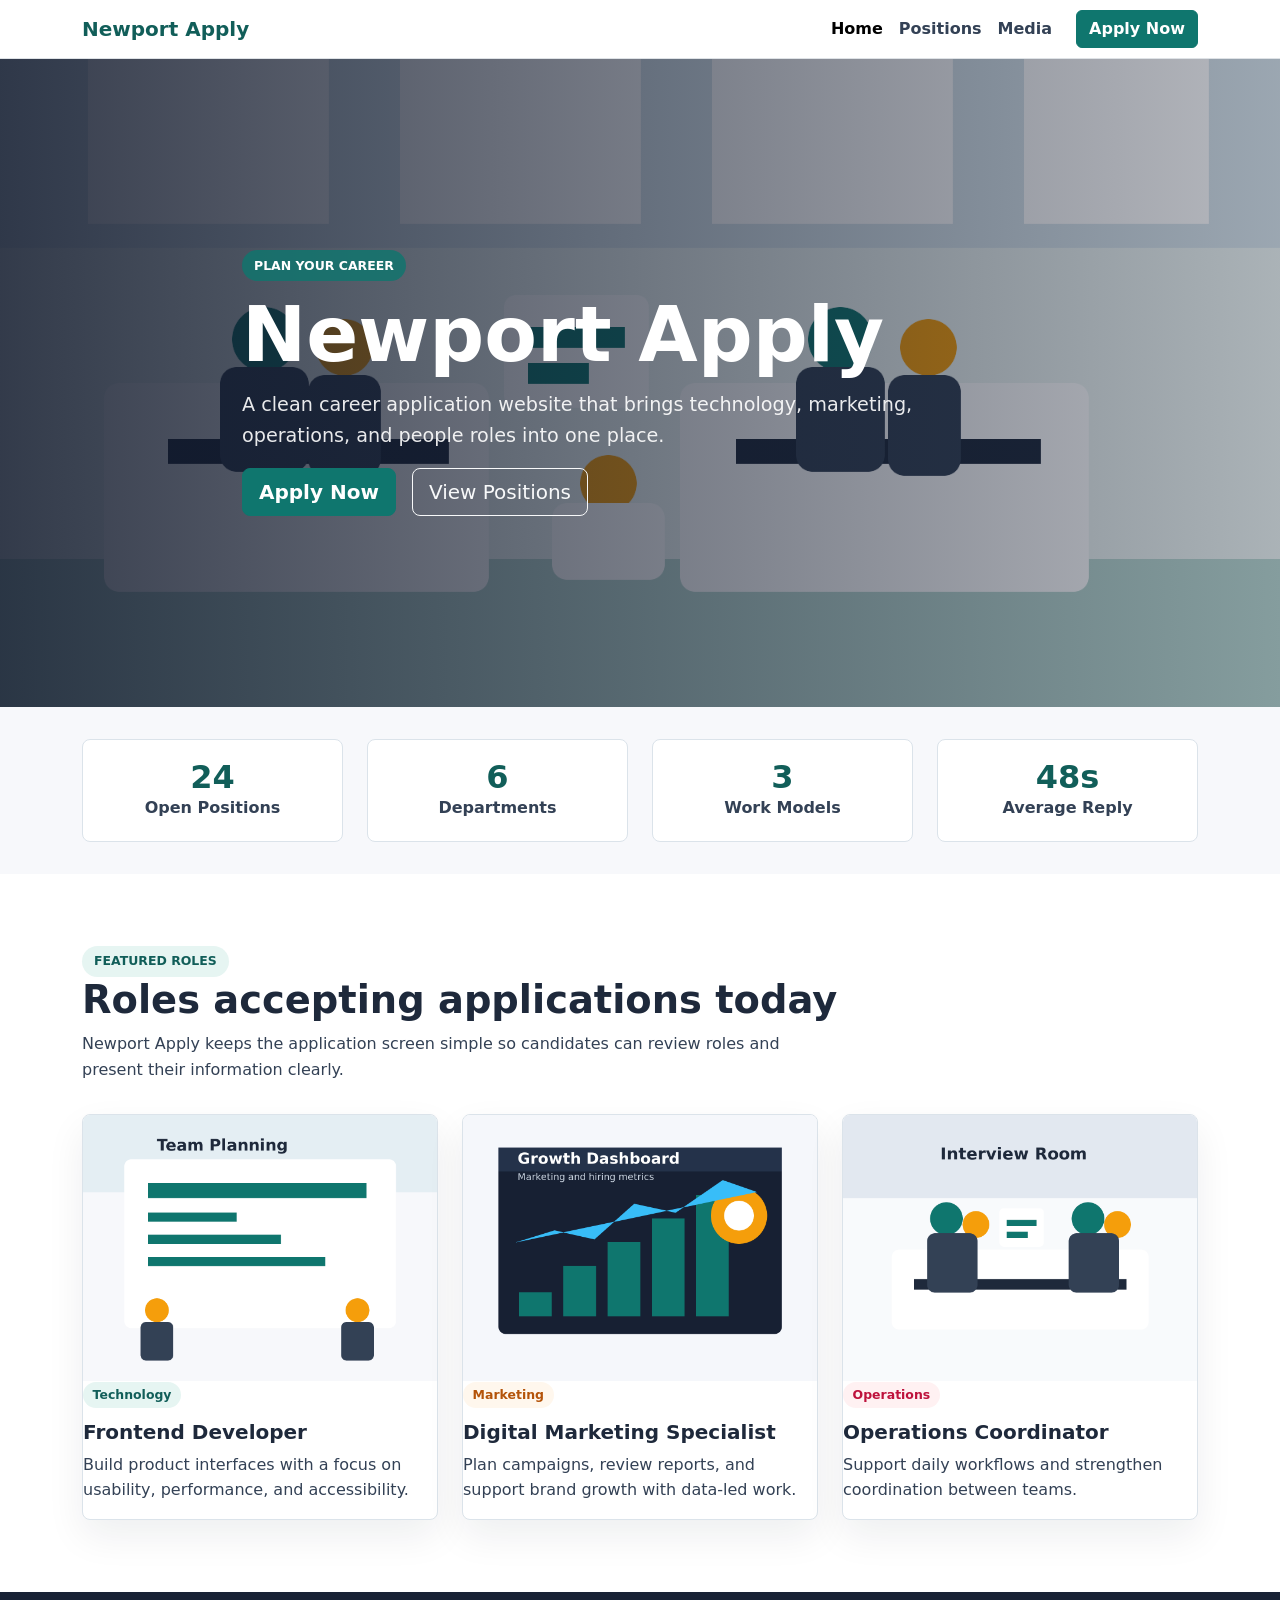
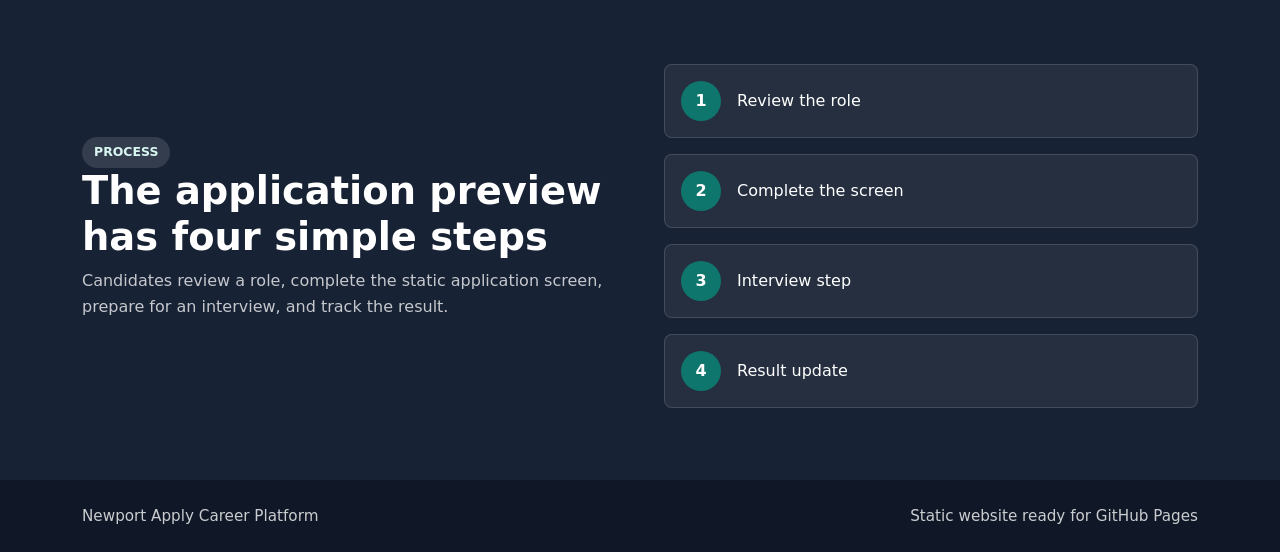
==== index.html @ e9c685fc "First Commit" ====
<!doctype html>
<html lang="en">
  <head>
    <meta charset="utf-8">
    <meta name="viewport" content="width=device-width, initial-scale=1">
    <title>Newport Apply | Career Application Platform</title>
    <meta name="description" content="Newport Apply is a static career application website for open business roles.">
    <link href="https://cdn.jsdelivr.net/npm/bootstrap@5.3.3/dist/css/bootstrap.min.css" rel="stylesheet">
    <link rel="stylesheet" href="css/style.css">
  </head>
  <body>
    <nav class="navbar navbar-expand-lg bg-white border-bottom sticky-top">
      <div class="container">
        <a class="navbar-brand fw-bold" href="index.html">Newport Apply</a>
        <button class="navbar-toggler" type="button" data-bs-toggle="collapse" data-bs-target="#mainNav" aria-controls="mainNav" aria-expanded="false" aria-label="Open menu">
          <span class="navbar-toggler-icon"></span>
        </button>
        <div class="collapse navbar-collapse" id="mainNav">
          <ul class="navbar-nav ms-auto align-items-lg-center">
            <li class="nav-item"><a class="nav-link active" aria-current="page" href="index.html">Home</a></li>
            <li class="nav-item"><a class="nav-link" href="positions.html">Positions</a></li>
            <li class="nav-item"><a class="nav-link" href="media.html">Media</a></li>
            <li class="nav-item"><a class="btn btn-brand ms-lg-3" href="apply.html">Apply Now</a></li>
          </ul>
        </div>
      </div>
    </nav>

    <header class="hero">
      <div class="hero-overlay"></div>
      <div class="container hero-content">
        <span class="eyebrow text-white" style="background: rgba(15, 118, 110, 0.82);">Plan your career</span>
        <h1>Newport Apply</h1>
        <p class="lead">A clean career application website that brings technology, marketing, operations, and people roles into one place.</p>
        <div class="d-flex flex-wrap gap-3">
          <a class="btn btn-brand btn-lg" href="apply.html">Apply Now</a>
          <a class="btn btn-outline-light btn-lg" href="positions.html">View Positions</a>
        </div>
      </div>
    </header>

    <main>
      <section class="section section-tight bg-soft">
        <div class="container">
          <div class="row g-4 text-center">
            <div class="col-6 col-lg-3">
              <div class="metric">
                <strong>24</strong>
                <span>Open Positions</span>
              </div>
            </div>
            <div class="col-6 col-lg-3">
              <div class="metric">
                <strong>6</strong>
                <span>Departments</span>
              </div>
            </div>
            <div class="col-6 col-lg-3">
              <div class="metric">
                <strong>3</strong>
                <span>Work Models</span>
              </div>
            </div>
            <div class="col-6 col-lg-3">
              <div class="metric">
                <strong>48s</strong>
                <span>Average Reply</span>
              </div>
            </div>
          </div>
        </div>
      </section>

      <section class="section">
        <div class="container">
          <div class="section-heading">
            <span class="eyebrow">Featured roles</span>
            <h2>Roles accepting applications today</h2>
            <p>Newport Apply keeps the application screen simple so candidates can review roles and present their information clearly.</p>
          </div>
          <div class="row g-4">
            <div class="col-md-4">
              <article class="feature-card h-100">
                <img src="assets/img/team-board.png" alt="Team planning a project on a board" class="card-img-top">
                <div class="card-body">
                  <span class="tag">Technology</span>
                  <h3>Frontend Developer</h3>
                  <p>Build product interfaces with a focus on usability, performance, and accessibility.</p>
                </div>
              </article>
            </div>
            <div class="col-md-4">
              <article class="feature-card h-100">
                <img src="assets/img/data-dashboard.png" alt="Specialist reviewing a data dashboard" class="card-img-top">
                <div class="card-body">
                  <span class="tag tag-amber">Marketing</span>
                  <h3>Digital Marketing Specialist</h3>
                  <p>Plan campaigns, review reports, and support brand growth with data-led work.</p>
                </div>
              </article>
            </div>
            <div class="col-md-4">
              <article class="feature-card h-100">
                <img src="assets/img/interview.png" alt="Candidate and hiring specialist in an interview" class="card-img-top">
                <div class="card-body">
                  <span class="tag tag-red">Operations</span>
                  <h3>Operations Coordinator</h3>
                  <p>Support daily workflows and strengthen coordination between teams.</p>
                </div>
              </article>
            </div>
          </div>
        </div>
      </section>

      <section class="section bg-ink text-white">
        <div class="container">
          <div class="row align-items-center g-5">
            <div class="col-lg-6">
              <span class="eyebrow eyebrow-light">Process</span>
              <h2>The application preview has four simple steps</h2>
              <p class="text-white-75">Candidates review a role, complete the static application screen, prepare for an interview, and track the result.</p>
            </div>
            <div class="col-lg-6">
              <div class="process-list">
                <div><strong>1</strong><span>Review the role</span></div>
                <div><strong>2</strong><span>Complete the screen</span></div>
                <div><strong>3</strong><span>Interview step</span></div>
                <div><strong>4</strong><span>Result update</span></div>
              </div>
            </div>
          </div>
        </div>
      </section>
    </main>

    <footer class="site-footer">
      <div class="container d-flex flex-column flex-md-row justify-content-between gap-2">
        <span>Newport Apply Career Platform</span>
        <span>Static website ready for GitHub Pages</span>
      </div>
    </footer>

    <script src="https://cdn.jsdelivr.net/npm/bootstrap@5.3.3/dist/js/bootstrap.bundle.min.js"></script>
  </body>
</html>
---- css/style.css ----
:root {
  --ink: #1e293b;
  --ink-2: #334155;
  --paper: #f7f8fb;
  --line: #dbe3ea;
  --brand: #0f766e;
  --brand-dark: #115e59;
  --amber: #b45309;
  --red: #be123c;
  --white: #ffffff;
}

* {
  box-sizing: border-box;
}

body {
  margin: 0;
  color: var(--ink);
  background: var(--white);
  font-family: system-ui, -apple-system, BlinkMacSystemFont, "Segoe UI", sans-serif;
  line-height: 1.6;
}

img,
video {
  max-width: 100%;
  display: block;
}

.navbar-brand {
  color: var(--brand-dark);
  letter-spacing: 0;
}

.nav-link {
  color: var(--ink-2);
  font-weight: 600;
}

.nav-link:hover,
.nav-link.active {
  color: var(--brand);
}

.btn-brand {
  --bs-btn-color: #fff;
  --bs-btn-bg: var(--brand);
  --bs-btn-border-color: var(--brand);
  --bs-btn-hover-color: #fff;
  --bs-btn-hover-bg: var(--brand-dark);
  --bs-btn-hover-border-color: var(--brand-dark);
  font-weight: 700;
}

.btn-outline-brand {
  --bs-btn-color: var(--brand-dark);
  --bs-btn-border-color: var(--brand);
  --bs-btn-hover-color: #fff;
  --bs-btn-hover-bg: var(--brand);
  --bs-btn-hover-border-color: var(--brand);
  font-weight: 700;
}

.hero {
  position: relative;
  min-height: 72vh;
  display: flex;
  align-items: center;
  color: #fff;
  background: url("../assets/img/hero-workspace.png") center / cover no-repeat;
}

.hero-overlay {
  position: absolute;
  inset: 0;
  background: linear-gradient(90deg, rgba(15, 23, 42, 0.84), rgba(15, 23, 42, 0.3));
}

.hero-content {
  position: relative;
  z-index: 1;
  max-width: 820px;
  padding-block: 5rem;
}

.hero h1,
.page-hero h1 {
  margin: 1rem 0;
  font-size: clamp(2.4rem, 6vw, 5rem);
  font-weight: 800;
  letter-spacing: 0;
  line-height: 1;
}

.hero .lead {
  max-width: 680px;
  color: rgba(255, 255, 255, 0.9);
  font-size: 1.2rem;
}

.page-hero {
  padding: 5rem 0 4rem;
  background: var(--paper);
  border-bottom: 1px solid var(--line);
}

.page-hero-media {
  background: linear-gradient(90deg, #f4fbf9, #fff7ed);
}

.page-hero-apply {
  background: linear-gradient(90deg, #f8fafc, #eef7f5);
}

.page-hero p {
  max-width: 680px;
  color: var(--ink-2);
  font-size: 1.1rem;
  margin-bottom: 0;
}

.section {
  padding: 4.5rem 0;
}

.section-tight {
  padding: 2rem 0;
}

.bg-soft {
  background: var(--paper);
}

.bg-ink {
  background: #182235;
}

.text-white-75 {
  color: rgba(255, 255, 255, 0.75);
}

.section-heading {
  max-width: 760px;
  margin-bottom: 2rem;
}

.section-heading h2,
.section h2 {
  font-size: clamp(1.7rem, 3vw, 2.6rem);
  font-weight: 800;
  letter-spacing: 0;
}

.section-heading p {
  color: var(--ink-2);
  margin-bottom: 0;
}

.eyebrow {
  display: inline-flex;
  align-items: center;
  border-radius: 999px;
  padding: 0.35rem 0.75rem;
  background: #e6f5f2;
  color: var(--brand-dark);
  font-size: 0.78rem;
  font-weight: 800;
  text-transform: uppercase;
  letter-spacing: 0;
}

.eyebrow-light {
  background: rgba(255, 255, 255, 0.12);
  color: #d9f7f1;
}

.metric {
  padding: 1.25rem;
  background: var(--white);
  border: 1px solid var(--line);
  border-radius: 8px;
}

.metric strong {
  display: block;
  color: var(--brand-dark);
  font-size: 2rem;
  line-height: 1.1;
}

.metric span {
  color: var(--ink-2);
  font-weight: 600;
}

.feature-card,
.job-card,
.media-card,
.application-form,
.apply-summary,
.table-panel {
  background: var(--white);
  border: 1px solid var(--line);
  border-radius: 8px;
  box-shadow: 0 16px 38px rgba(15, 23, 42, 0.07);
}

.feature-card {
  overflow: hidden;
}

.feature-card img {
  width: 100%;
  aspect-ratio: 4 / 3;
  object-fit: cover;
}

.feature-card h3,
.job-card h3 {
  margin: 0.75rem 0 0.5rem;
  font-size: 1.25rem;
  font-weight: 800;
}

.feature-card p,
.job-card p,
.apply-summary p {
  color: var(--ink-2);
}

.tag,
.job-department {
  display: inline-block;
  color: var(--brand-dark);
  background: #e6f5f2;
  border-radius: 999px;
  padding: 0.2rem 0.6rem;
  font-size: 0.78rem;
  font-weight: 800;
}

.tag-amber {
  color: var(--amber);
  background: #fff7ed;
}

.tag-red {
  color: var(--red);
  background: #fff1f2;
}

.process-list {
  display: grid;
  gap: 1rem;
}

.process-list div {
  display: flex;
  align-items: center;
  gap: 1rem;
  padding: 1rem;
  border: 1px solid rgba(255, 255, 255, 0.14);
  border-radius: 8px;
  background: rgba(255, 255, 255, 0.06);
}

.process-list strong {
  display: grid;
  place-items: center;
  width: 2.5rem;
  height: 2.5rem;
  border-radius: 50%;
  background: var(--brand);
}

.table-panel {
  overflow: hidden;
}

.table thead th {
  background: #edf6f4;
  color: var(--ink);
}

.table caption {
  padding: 1rem;
  color: var(--ink-2);
}

.job-card {
  padding: 1.25rem;
}

.job-meta {
  display: flex;
  flex-wrap: wrap;
  gap: 0.5rem;
}

.job-meta span {
  padding: 0.25rem 0.55rem;
  border: 1px solid var(--line);
  border-radius: 999px;
  color: var(--ink-2);
  font-size: 0.85rem;
  font-weight: 700;
}

.media-card {
  overflow: hidden;
  margin: 0;
}

.media-card img {
  width: 100%;
  aspect-ratio: 4 / 3;
  object-fit: cover;
}

.media-card figcaption {
  padding: 0.9rem 1rem;
  font-weight: 800;
}

.media-frame {
  overflow: hidden;
  border-radius: 8px;
  border: 1px solid var(--line);
  background: #000;
}

.media-stack {
  display: grid;
  gap: 1.5rem;
}

.media-title {
  margin: 0 0 0.75rem;
  font-size: 1.05rem;
  font-weight: 800;
}

.media-frame video {
  width: 100%;
  aspect-ratio: 16 / 9;
}

.audio-box {
  display: grid;
  gap: 0.75rem;
  padding: 1rem;
  margin-top: 1rem;
  border: 1px solid var(--line);
  border-radius: 8px;
  background: var(--white);
}

.application-form,
.apply-summary {
  padding: 1.5rem;
}

.form-label {
  font-weight: 700;
}

.form-control,
.form-select {
  border-color: #cad5df;
  min-height: 46px;
}

.form-control:focus,
.form-select:focus,
.form-check-input:focus {
  border-color: var(--brand);
  box-shadow: 0 0 0 0.2rem rgba(15, 118, 110, 0.16);
}

.form-hint {
  color: var(--ink-2);
  font-size: 0.95rem;
}

.check-list {
  padding-left: 1.2rem;
  color: var(--ink-2);
}

.check-list li + li {
  margin-top: 0.5rem;
}

.site-footer {
  padding: 1.5rem 0;
  color: rgba(255, 255, 255, 0.78);
  background: #101827;
  font-size: 0.95rem;
}

@media (max-width: 767.98px) {
  .hero {
    min-height: 68vh;
  }

  .hero-content {
    padding-block: 4rem;
  }

  .section {
    padding: 3.25rem 0;
  }

  .application-form,
  .apply-summary {
    padding: 1rem;
  }
}
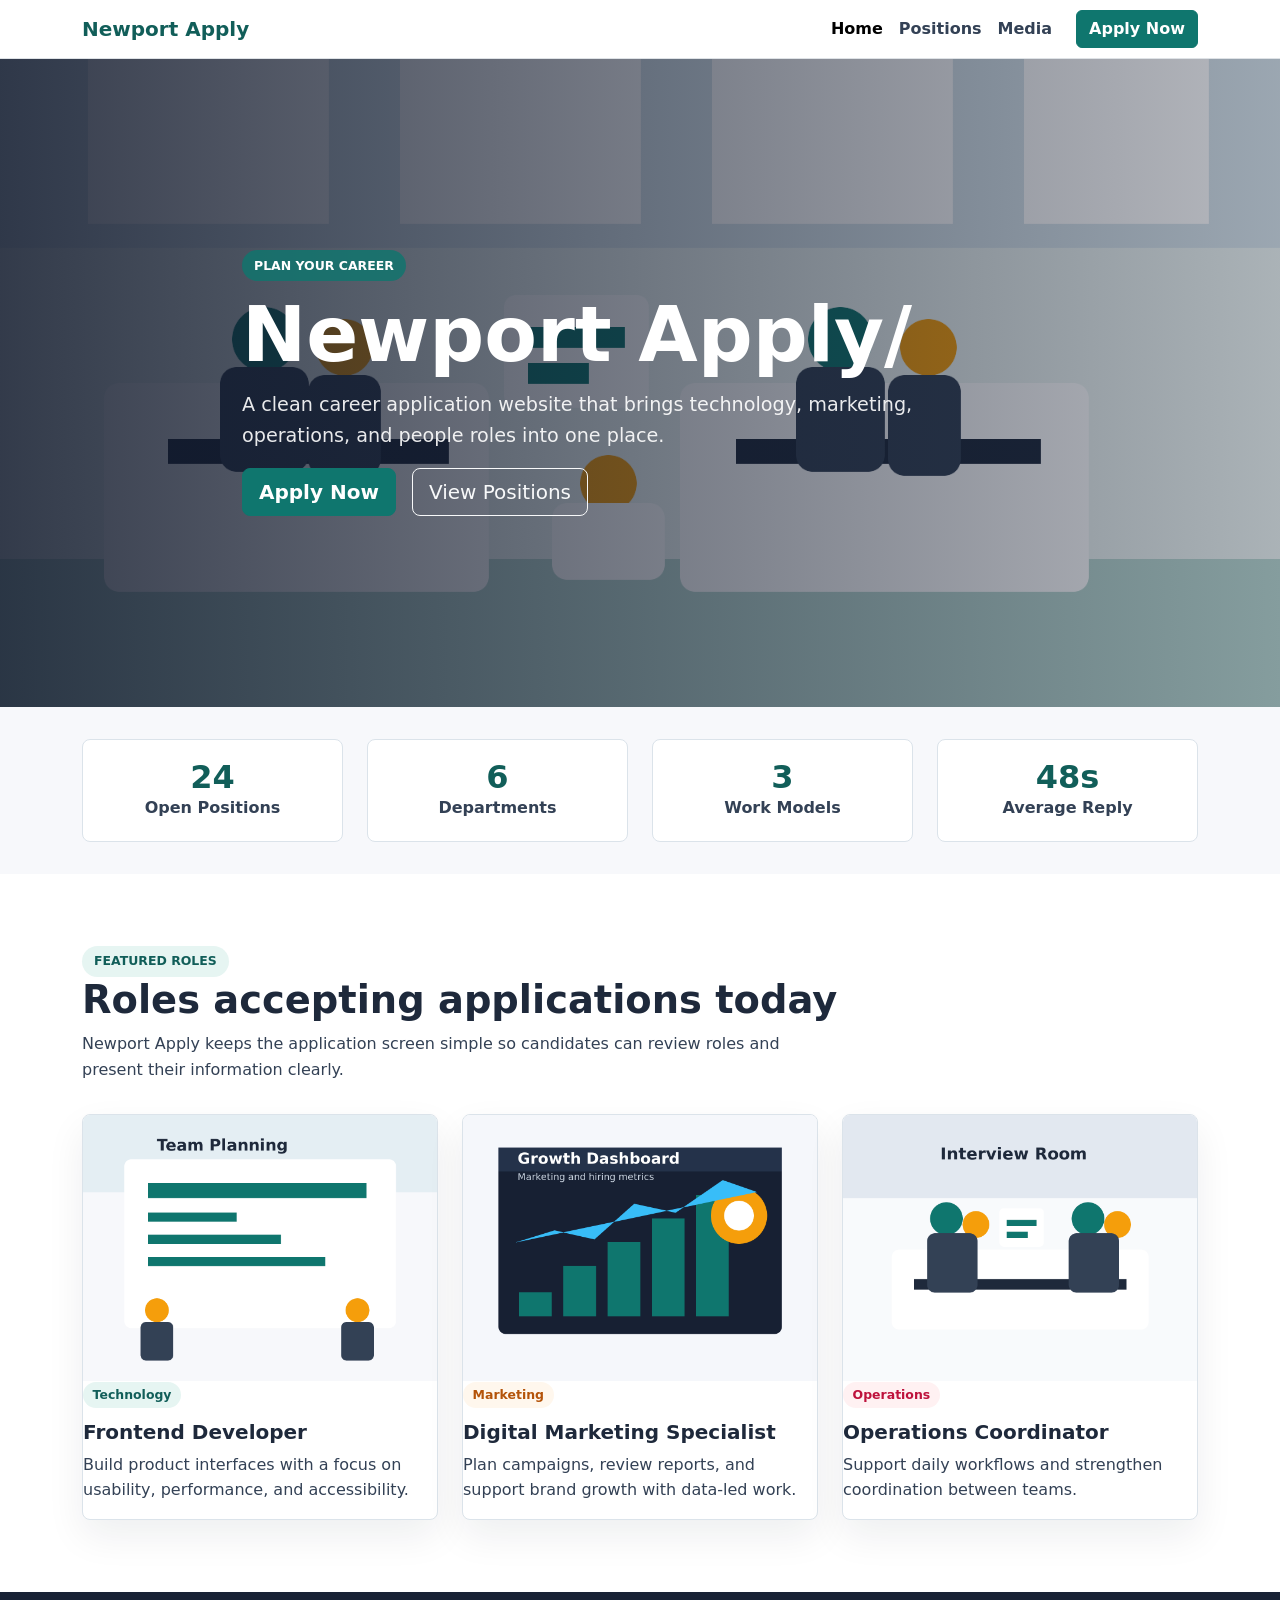
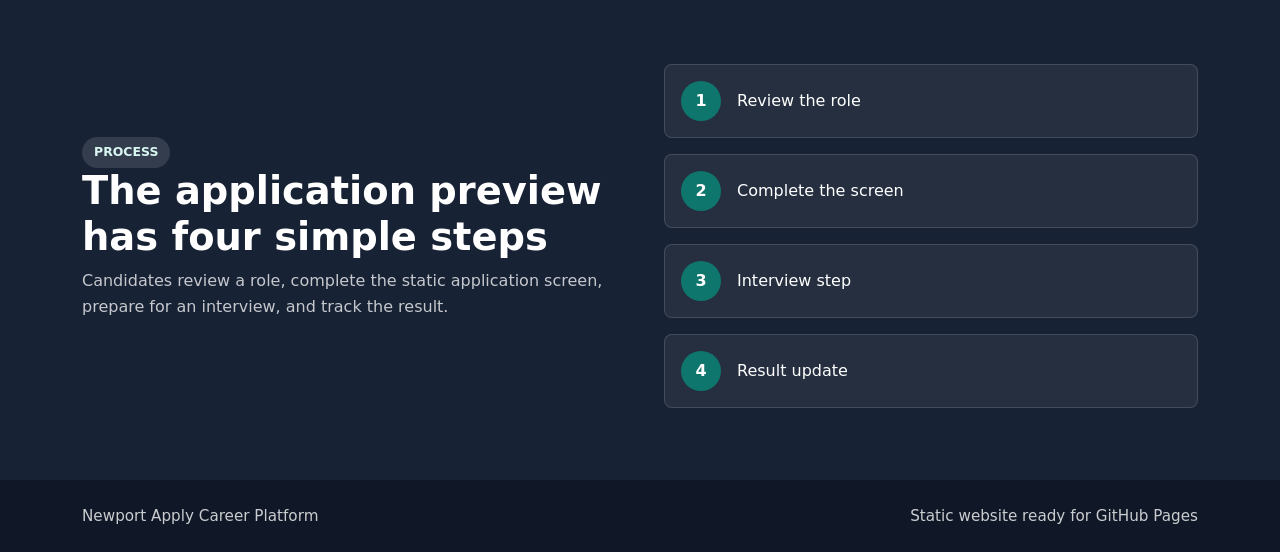
==== commit 280e3312: "Fix header tag closing in index.html" ====
--- a/index.html
+++ b/index.html
@@ -12,17 +12,12 @@
     <nav class="navbar navbar-expand-lg bg-white border-bottom sticky-top">
       <div class="container">
         <a class="navbar-brand fw-bold" href="index.html">Newport Apply</a>
-        <button class="navbar-toggler" type="button" data-bs-toggle="collapse" data-bs-target="#mainNav" aria-controls="mainNav" aria-expanded="false" aria-label="Open menu">
-          <span class="navbar-toggler-icon"></span>
-        </button>
-        <div class="collapse navbar-collapse" id="mainNav">
-          <ul class="navbar-nav ms-auto align-items-lg-center">
-            <li class="nav-item"><a class="nav-link active" aria-current="page" href="index.html">Home</a></li>
-            <li class="nav-item"><a class="nav-link" href="positions.html">Positions</a></li>
-            <li class="nav-item"><a class="nav-link" href="media.html">Media</a></li>
-            <li class="nav-item"><a class="btn btn-brand ms-lg-3" href="apply.html">Apply Now</a></li>
-          </ul>
-        </div>
+        <ul class="navbar-nav ms-auto align-items-lg-center flex-row flex-wrap gap-2 gap-lg-0">
+          <li class="nav-item"><a class="nav-link active" aria-current="page" href="index.html">Home</a></li>
+          <li class="nav-item"><a class="nav-link" href="positions.html">Positions</a></li>
+          <li class="nav-item"><a class="nav-link" href="media.html">Media</a></li>
+          <li class="nav-item"><a class="btn btn-brand ms-lg-3" href="apply.html">Apply Now</a></li>
+        </ul>
       </div>
     </nav>
 
@@ -30,7 +25,7 @@
       <div class="hero-overlay"></div>
       <div class="container hero-content">
         <span class="eyebrow text-white" style="background: rgba(15, 118, 110, 0.82);">Plan your career</span>
-        <h1>Newport Apply</h1>
+        <h1>Newport Apply/</h1>
         <p class="lead">A clean career application website that brings technology, marketing, operations, and people roles into one place.</p>
         <div class="d-flex flex-wrap gap-3">
           <a class="btn btn-brand btn-lg" href="apply.html">Apply Now</a>
@@ -140,7 +135,5 @@
         <span>Static website ready for GitHub Pages</span>
       </div>
     </footer>
-
-    <script src="https://cdn.jsdelivr.net/npm/bootstrap@5.3.3/dist/js/bootstrap.bundle.min.js"></script>
   </body>
 </html>
--- a/css/style.css
+++ b/css/style.css
@@ -33,6 +33,14 @@
   letter-spacing: 0;
 }
 
+.navbar .container {
+  gap: 1rem;
+}
+
+.navbar-nav {
+  flex-wrap: wrap;
+}
+
 .nav-link {
   color: var(--ink-2);
   font-weight: 600;
@@ -400,6 +408,19 @@
 }
 
 @media (max-width: 767.98px) {
+  .navbar .container {
+    align-items: flex-start;
+    flex-direction: column;
+  }
+
+  .navbar-nav {
+    width: 100%;
+  }
+
+  .navbar .btn {
+    margin-top: 0.25rem;
+  }
+
   .hero {
     min-height: 68vh;
   }
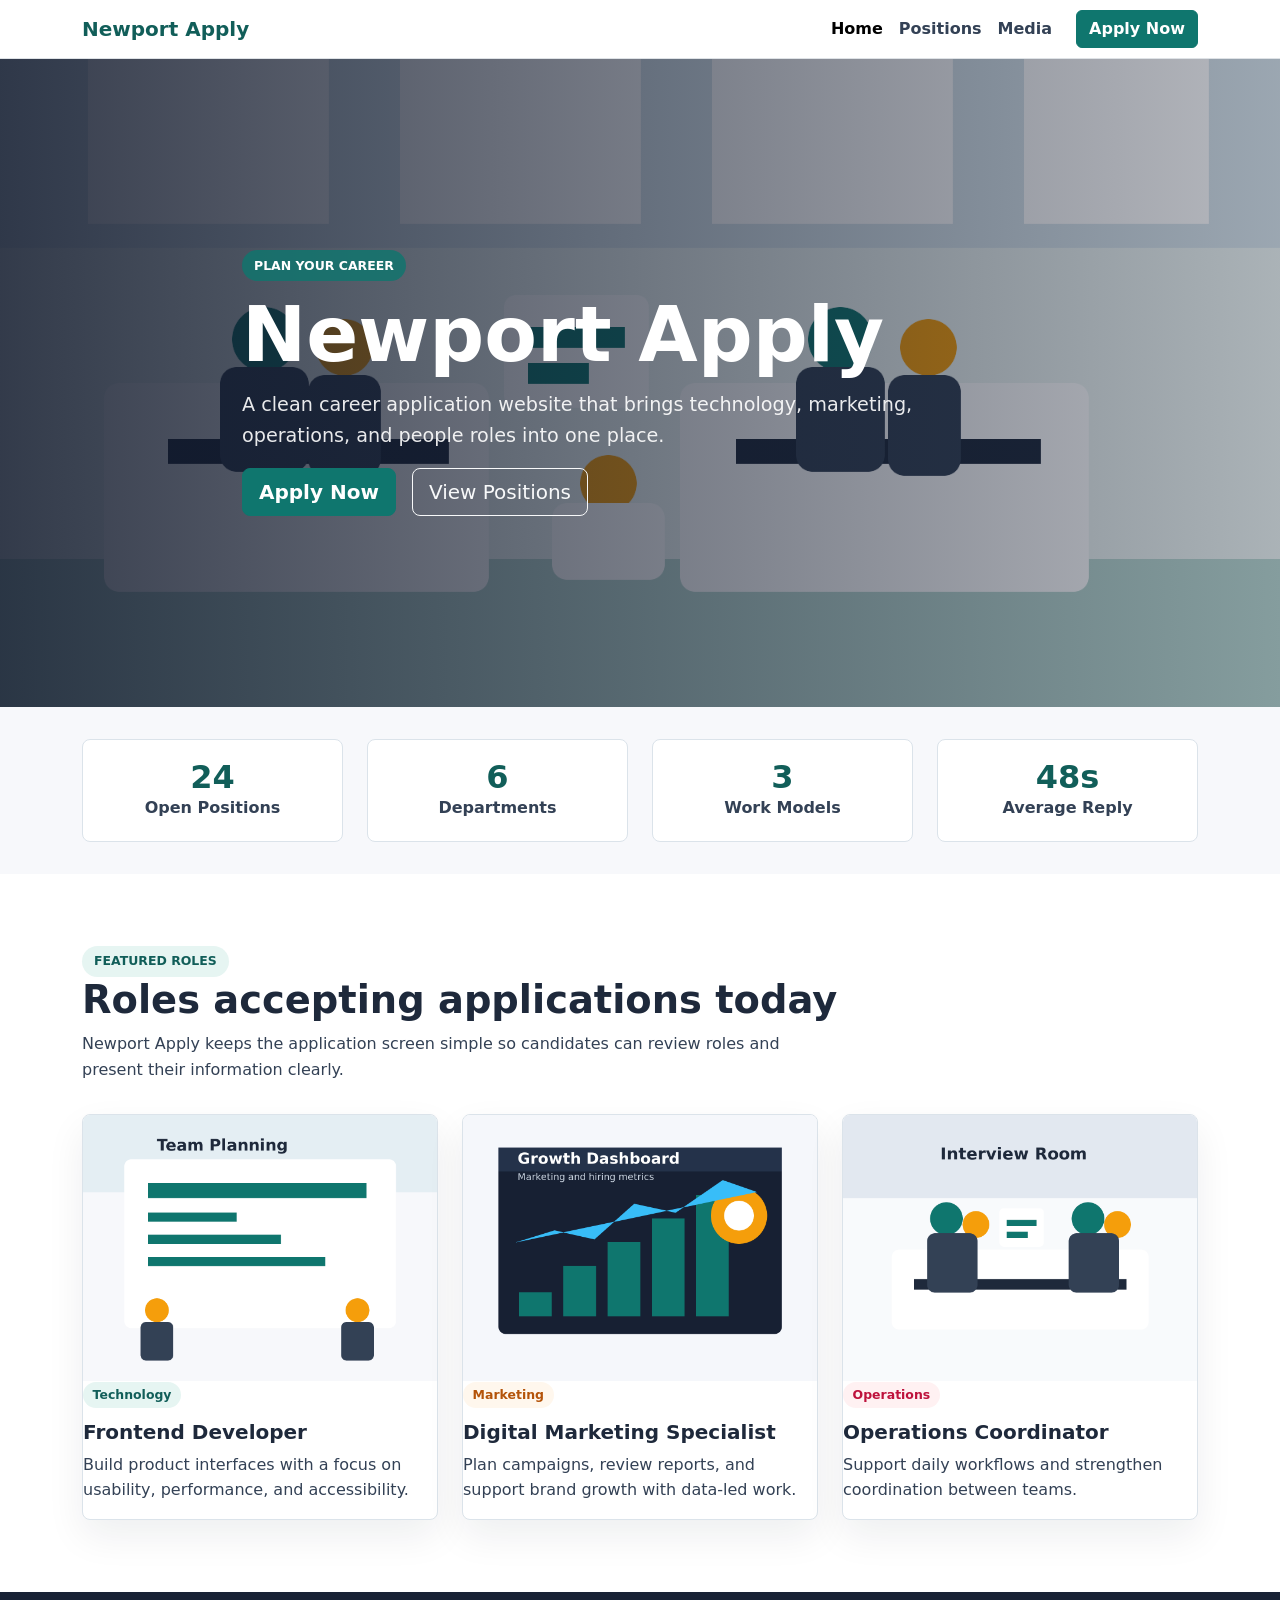
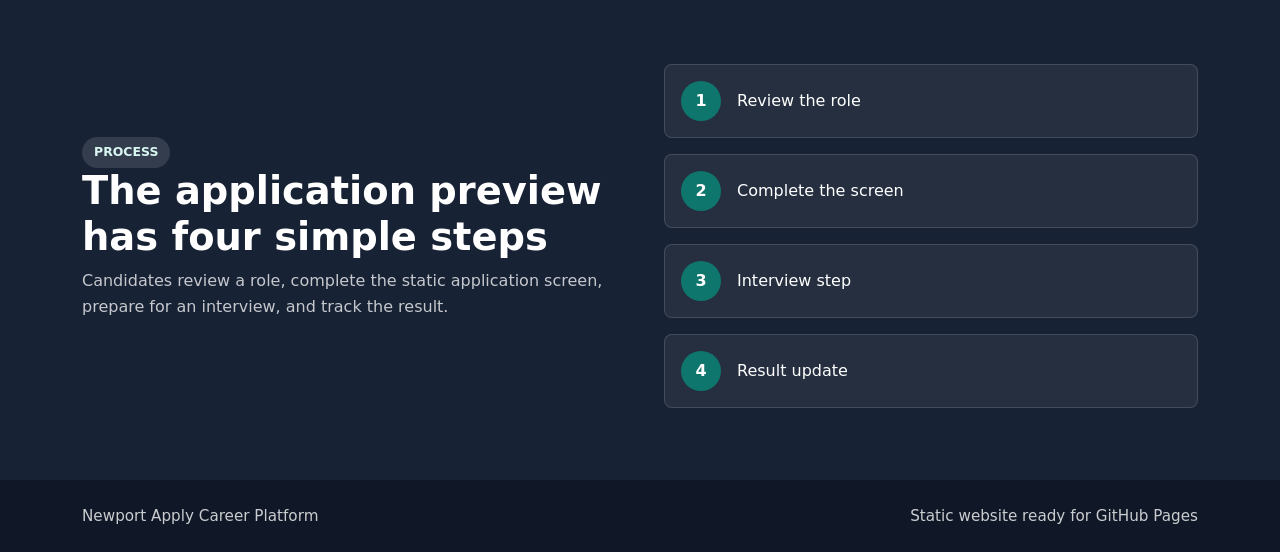
==== commit 3fc92801: "Fix heading tag in index.html" ====
--- a/index.html
+++ b/index.html
@@ -25,7 +25,7 @@
       <div class="hero-overlay"></div>
       <div class="container hero-content">
         <span class="eyebrow text-white" style="background: rgba(15, 118, 110, 0.82);">Plan your career</span>
-        <h1>Newport Apply/</h1>
+        <h1>Newport Apply</h1>
         <p class="lead">A clean career application website that brings technology, marketing, operations, and people roles into one place.</p>
         <div class="d-flex flex-wrap gap-3">
           <a class="btn btn-brand btn-lg" href="apply.html">Apply Now</a>
